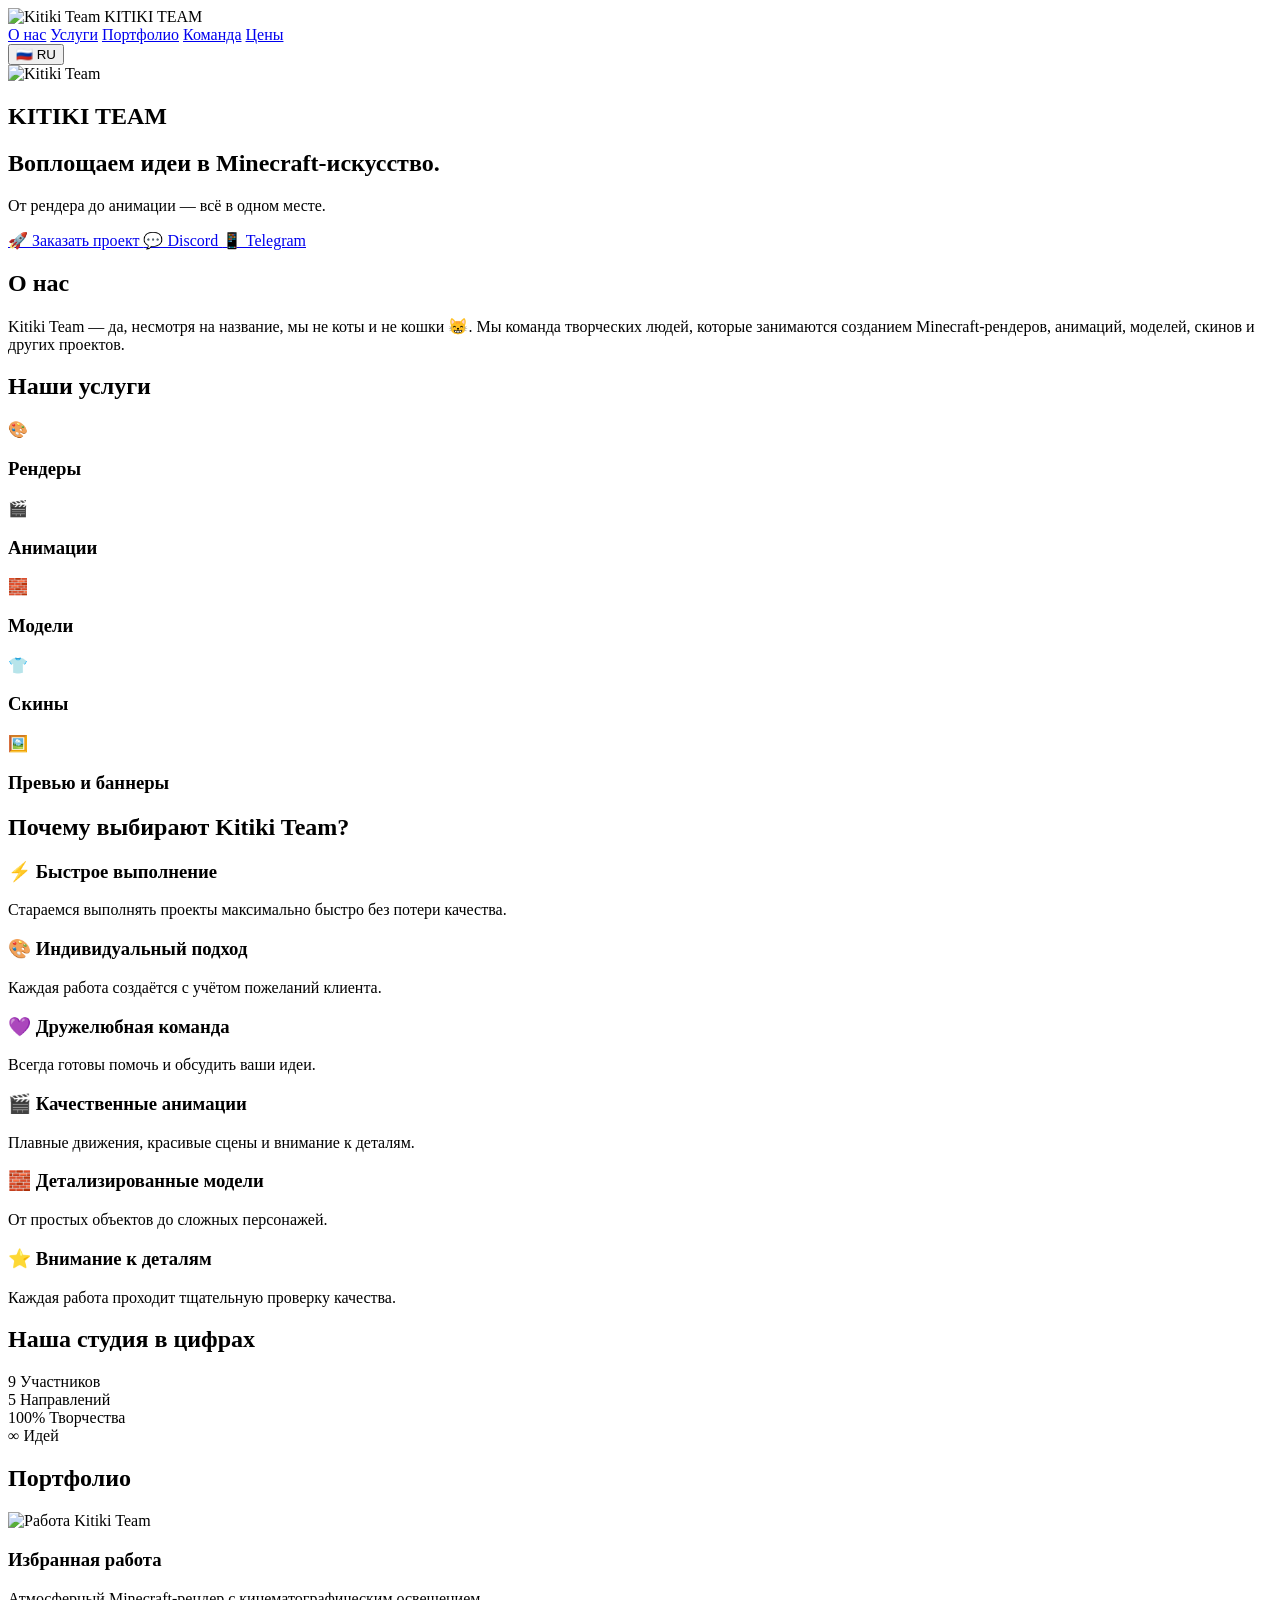
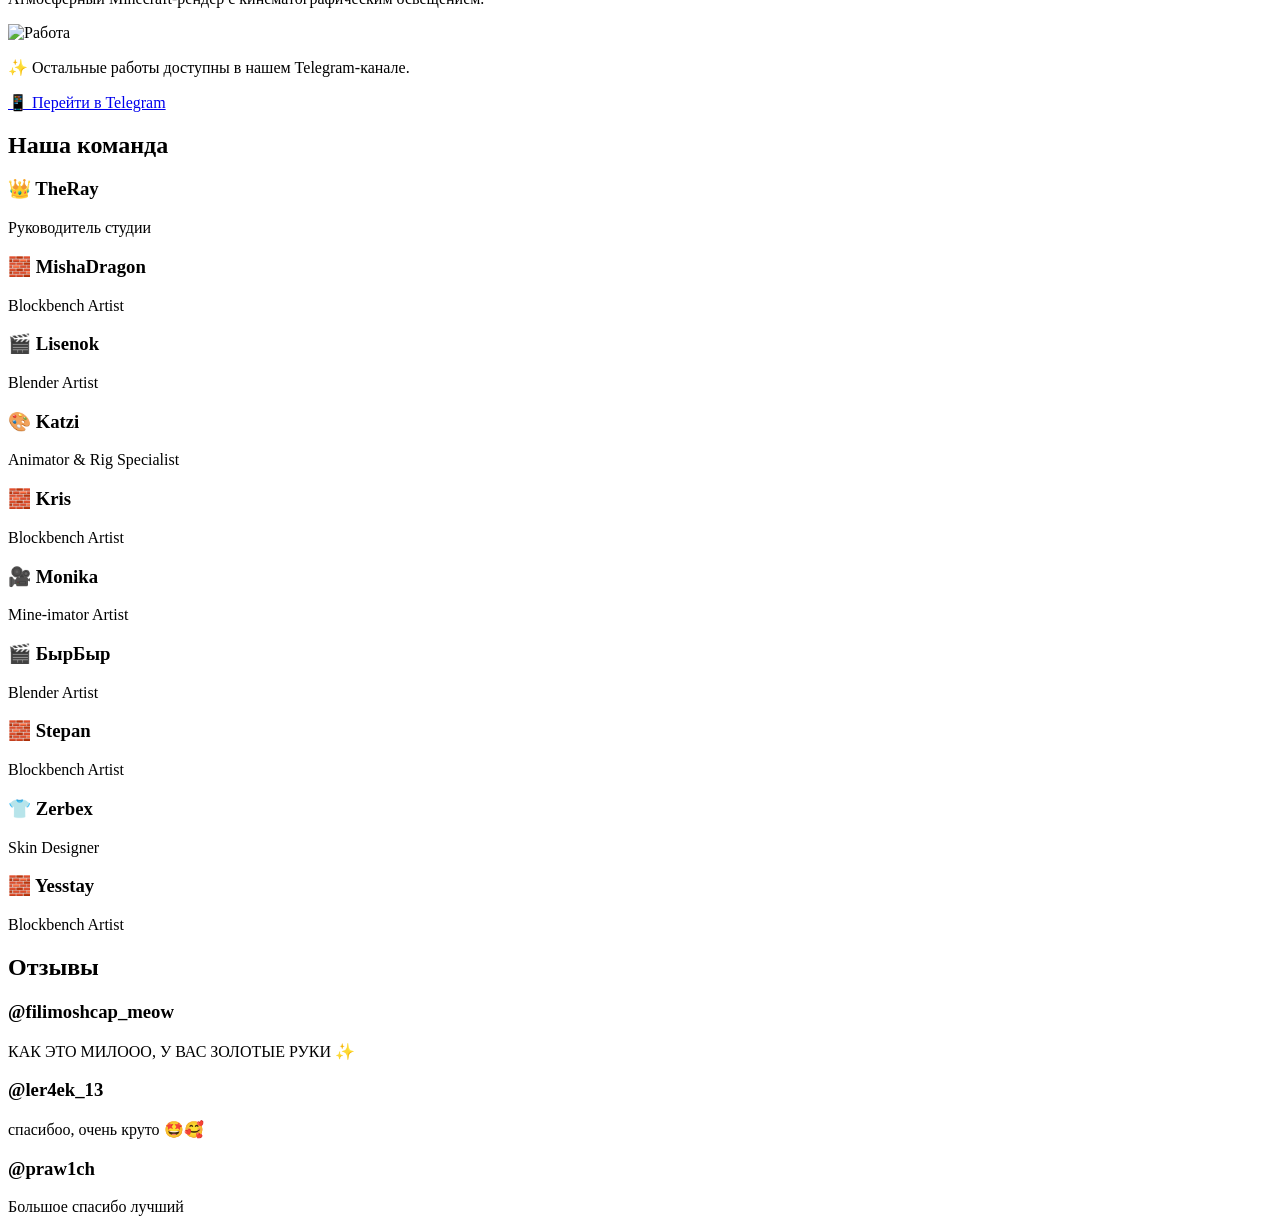
==== index.html @ 2474a27e "Add initial index.html for Kitiki Team website Initial commit of the index.html file with complete s" ====
<!DOCTYPE html>
<html lang="ru">

<head>
    <meta charset="UTF-8">
    <meta name="viewport" content="width=device-width, initial-scale=1.0">

    <title>Kitiki Team</title>

    <meta name="description"
        content="Minecraft Studio — рендеры, анимации, модели, скины и превью.">

    <link rel="stylesheet" href="style.css">

    <link rel="preconnect" href="https://fonts.googleapis.com">
    <link rel="preconnect" href="https://fonts.gstatic.com" crossorigin>

    <link href="https://fonts.googleapis.com/css2?family=Inter:wght@300;400;500;600;700&display=swap"
        rel="stylesheet">
</head>

<body>
<div class="background"></div>
<div class="particles"></div>
<header class="header">

    <div class="logo-wrapper">

        <img src="assets/logo.png"
            alt="Kitiki Team"
            class="logo">

        <span class="logo-text">
            KITIKI TEAM
        </span>

    </div>

    <nav class="nav">

        <a href="#about">О нас</a>
        <a href="#services">Услуги</a>
        <a href="#portfolio">Портфолио</a>
        <a href="#team">Команда</a>
        <a href="#prices">Цены</a>

    </nav>

    <button id="languageBtn"
        class="language-btn">

        🇷🇺 RU

    </button>

</header>
<section class="hero">

    <div class="hero-content">

        <img src="assets/logo.png"
            alt="Kitiki Team"
            class="hero-logo">

        <h1>
            KITIKI TEAM
        </h1>

        <h2 id="heroTitle">
            Воплощаем идеи в Minecraft-искусство.
        </h2>

        <p id="heroSubtitle">

            От рендера до анимации —
            всё в одном месте.

        </p>

        <div class="hero-buttons">

            <a href="#contact"
                class="btn-primary">

                🚀 Заказать проект

            </a>

            <a href="https://discord.gg/CBKSKrhB8"
                target="_blank"
                class="btn-secondary">

                💬 Discord

            </a>

            <a href="https://t.me/team_cat1"
                target="_blank"
                class="btn-secondary">

                📱 Telegram

            </a>

        </div>

    </div>

</section>
<section id="about" class="section">

    <div class="container">

        <h2 class="section-title">
            О нас
        </h2>

        <div class="glass-card">

            <p>

                Kitiki Team — да, несмотря на название,
                мы не коты и не кошки 😸.

                Мы команда творческих людей,
                которые занимаются созданием
                Minecraft-рендеров, анимаций,
                моделей, скинов и других проектов.

            </p>

        </div>

    </div>

</section>
<section id="services" class="section">

    <div class="container">

        <h2 class="section-title">
            Наши услуги
        </h2>

        <div class="cards-grid">

            <div class="service-card">
                🎨
                <h3>Рендеры</h3>
            </div>

            <div class="service-card">
                🎬
                <h3>Анимации</h3>
            </div>

            <div class="service-card">
                🧱
                <h3>Модели</h3>
            </div>

            <div class="service-card">
                👕
                <h3>Скины</h3>
            </div>

            <div class="service-card">
                🖼️
                <h3>Превью и баннеры</h3>
            </div>

        </div>

    </div>

</section>
<section class="section">

    <div class="container">

        <h2 class="section-title">
            Почему выбирают Kitiki Team?
        </h2>

        <div class="cards-grid">

            <div class="glass-card">
                <h3>⚡ Быстрое выполнение</h3>
                <p>
                    Стараемся выполнять проекты максимально быстро без потери качества.
                </p>
            </div>

            <div class="glass-card">
                <h3>🎨 Индивидуальный подход</h3>
                <p>
                    Каждая работа создаётся с учётом пожеланий клиента.
                </p>
            </div>

            <div class="glass-card">
                <h3>💜 Дружелюбная команда</h3>
                <p>
                    Всегда готовы помочь и обсудить ваши идеи.
                </p>
            </div>

            <div class="glass-card">
                <h3>🎬 Качественные анимации</h3>
                <p>
                    Плавные движения, красивые сцены и внимание к деталям.
                </p>
            </div>

            <div class="glass-card">
                <h3>🧱 Детализированные модели</h3>
                <p>
                    От простых объектов до сложных персонажей.
                </p>
            </div>

            <div class="glass-card">
                <h3>⭐ Внимание к деталям</h3>
                <p>
                    Каждая работа проходит тщательную проверку качества.
                </p>
            </div>

        </div>

    </div>

</section>
<section class="section stats-section">

    <div class="container">

        <h2 class="section-title">
            Наша студия в цифрах
        </h2>

        <div class="stats-grid">

            <div class="stat-card">
                <span class="stat-number">9</span>
                <span class="stat-label">Участников</span>
            </div>

            <div class="stat-card">
                <span class="stat-number">5</span>
                <span class="stat-label">Направлений</span>
            </div>

            <div class="stat-card">
                <span class="stat-number">100%</span>
                <span class="stat-label">Творчества</span>
            </div>

            <div class="stat-card">
                <span class="stat-number">∞</span>
                <span class="stat-label">Идей</span>
            </div>

        </div>

    </div>

</section>
<section id="portfolio" class="section">

    <div class="container">

        <h2 class="section-title">
            Портфолио
        </h2>

        <div class="featured-work">

            <img src="assets/portfolio/work1.jpg"
                 alt="Работа Kitiki Team">

            <div class="featured-content">

                <h3>Избранная работа</h3>

                <p>
                    Атмосферный Minecraft-рендер
                    с кинематографическим освещением.
                </p>

            </div>

        </div>

        <div class="portfolio-grid">

            <div class="portfolio-card">
                <img src="assets/portfolio/work2.jpg"
                     alt="Работа">
            </div>

        </div>

        <div class="telegram-banner">

            <p>
                ✨ Остальные работы доступны
                в нашем Telegram-канале.
            </p>

            <a href="https://t.me/team_cat1"
               target="_blank"
               class="btn-primary">

               📱 Перейти в Telegram

            </a>

        </div>

    </div>

</section>
<section id="team" class="section">

    <div class="container">

        <h2 class="section-title">
            Наша команда
        </h2>

        <div class="cards-grid">

            <div class="member-card">
                <h3>👑 TheRay</h3>
                <p>Руководитель студии</p>
            </div>

            <div class="member-card">
                <h3>🧱 MishaDragon</h3>
                <p>Blockbench Artist</p>
            </div>

            <div class="member-card">
                <h3>🎬 Lisenok</h3>
                <p>Blender Artist</p>
            </div>

            <div class="member-card">
                <h3>🎨 Katzi</h3>
                <p>Animator & Rig Specialist</p>
            </div>

            <div class="member-card">
                <h3>🧱 Kris</h3>
                <p>Blockbench Artist</p>
            </div>

            <div class="member-card">
                <h3>🎥 Monika</h3>
                <p>Mine-imator Artist</p>
            </div>

            <div class="member-card">
                <h3>🎬 БырБыр</h3>
                <p>Blender Artist</p>
            </div>

            <div class="member-card">
                <h3>🧱 Stepan</h3>
                <p>Blockbench Artist</p>
            </div>

            <div class="member-card">
                <h3>👕 Zerbex</h3>
                <p>Skin Designer</p>
            </div>

          <div class="member-card">
                <h3>🧱 Yesstay</h3>
                <p>Blockbench Artist</p>

        </div>

    </div>

</section>
<section class="section">

    <div class="container">

        <h2 class="section-title">
            Отзывы
        </h2>

        <div class="cards-grid">

            <div class="glass-card">
                <h3>@filimoshcap_meow</h3>
                <p>
                    КАК ЭТО МИЛООО,
                    У ВАС ЗОЛОТЫЕ РУКИ ✨
                </p>
            </div>

            <div class="glass-card">
                <h3>@ler4ek_13</h3>
                <p>
                    спасибоо, очень круто 🤩🥰
                </p>
            </div>

            <div class="glass-card">
                <h3>@praw1ch</h3>
                <p>
                    Большое спасибо лучший
                </p>
            </div>

        </div>

    </div>

</section>
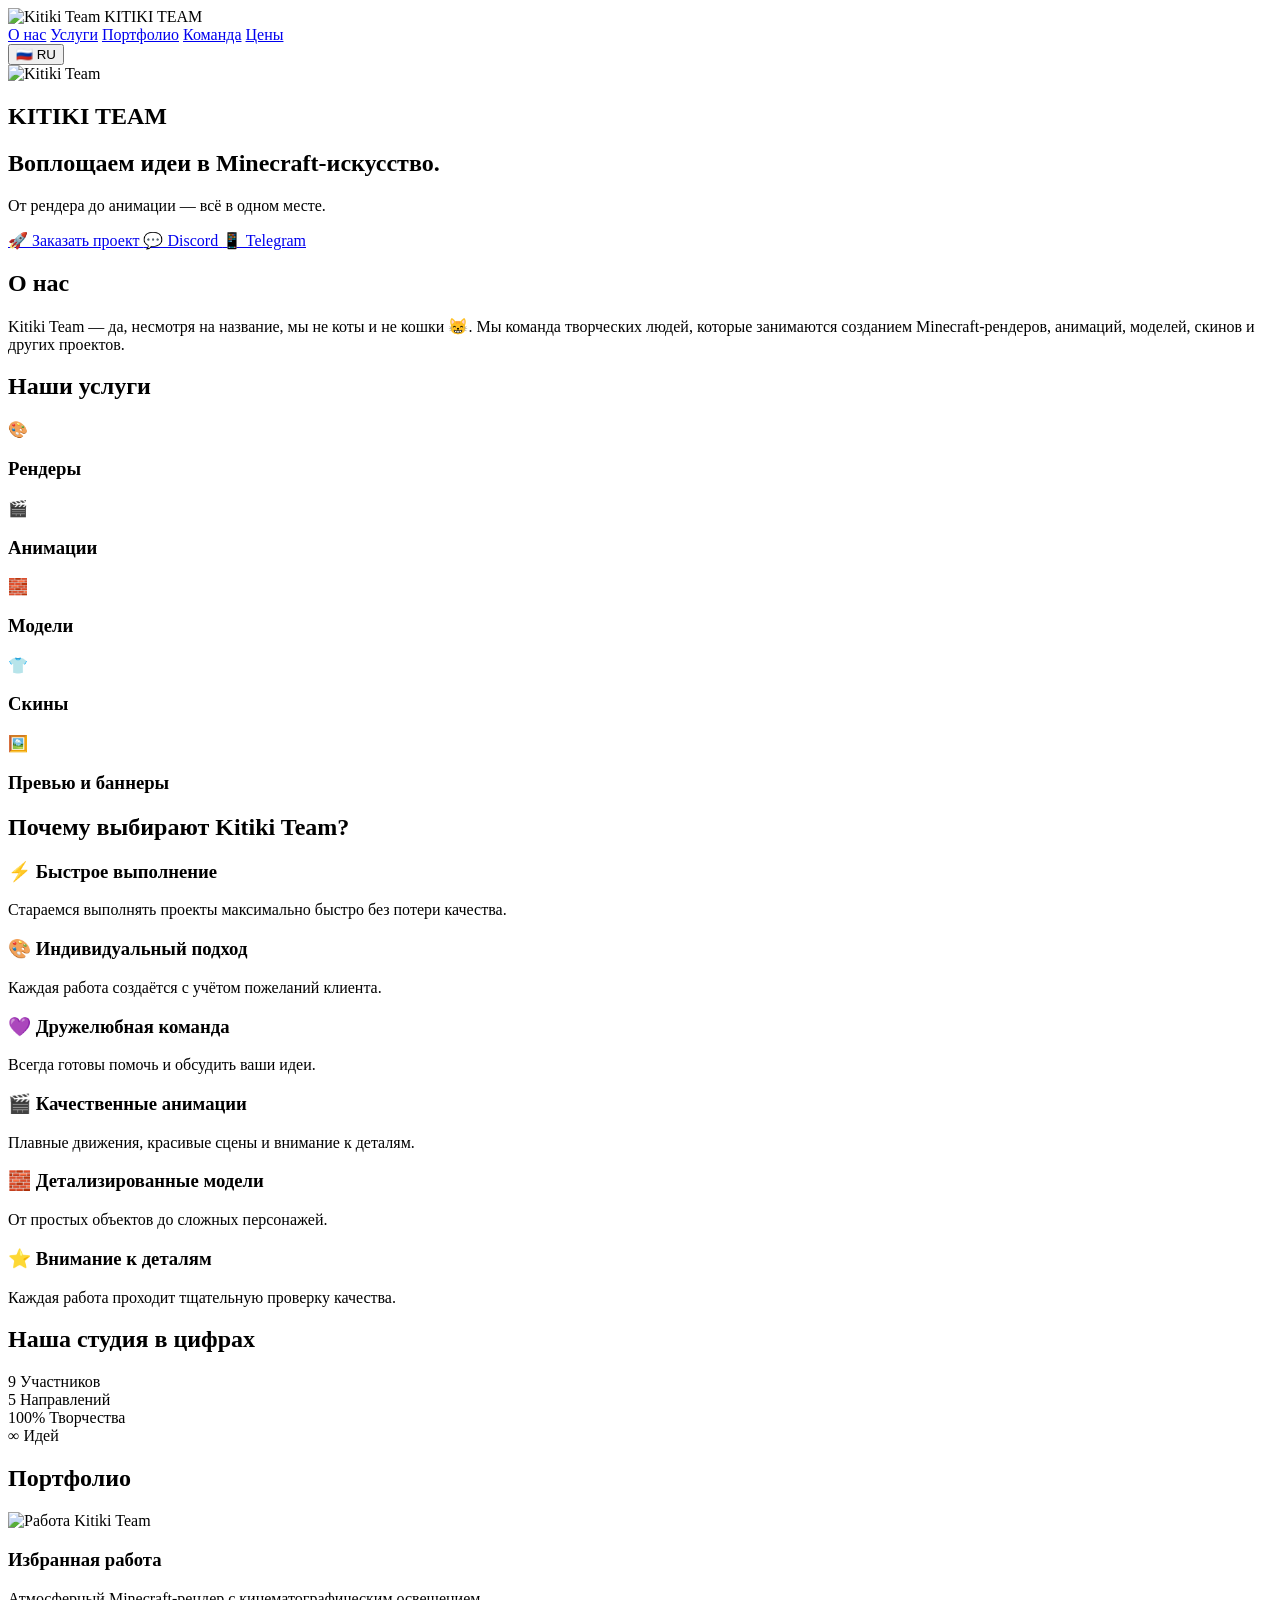
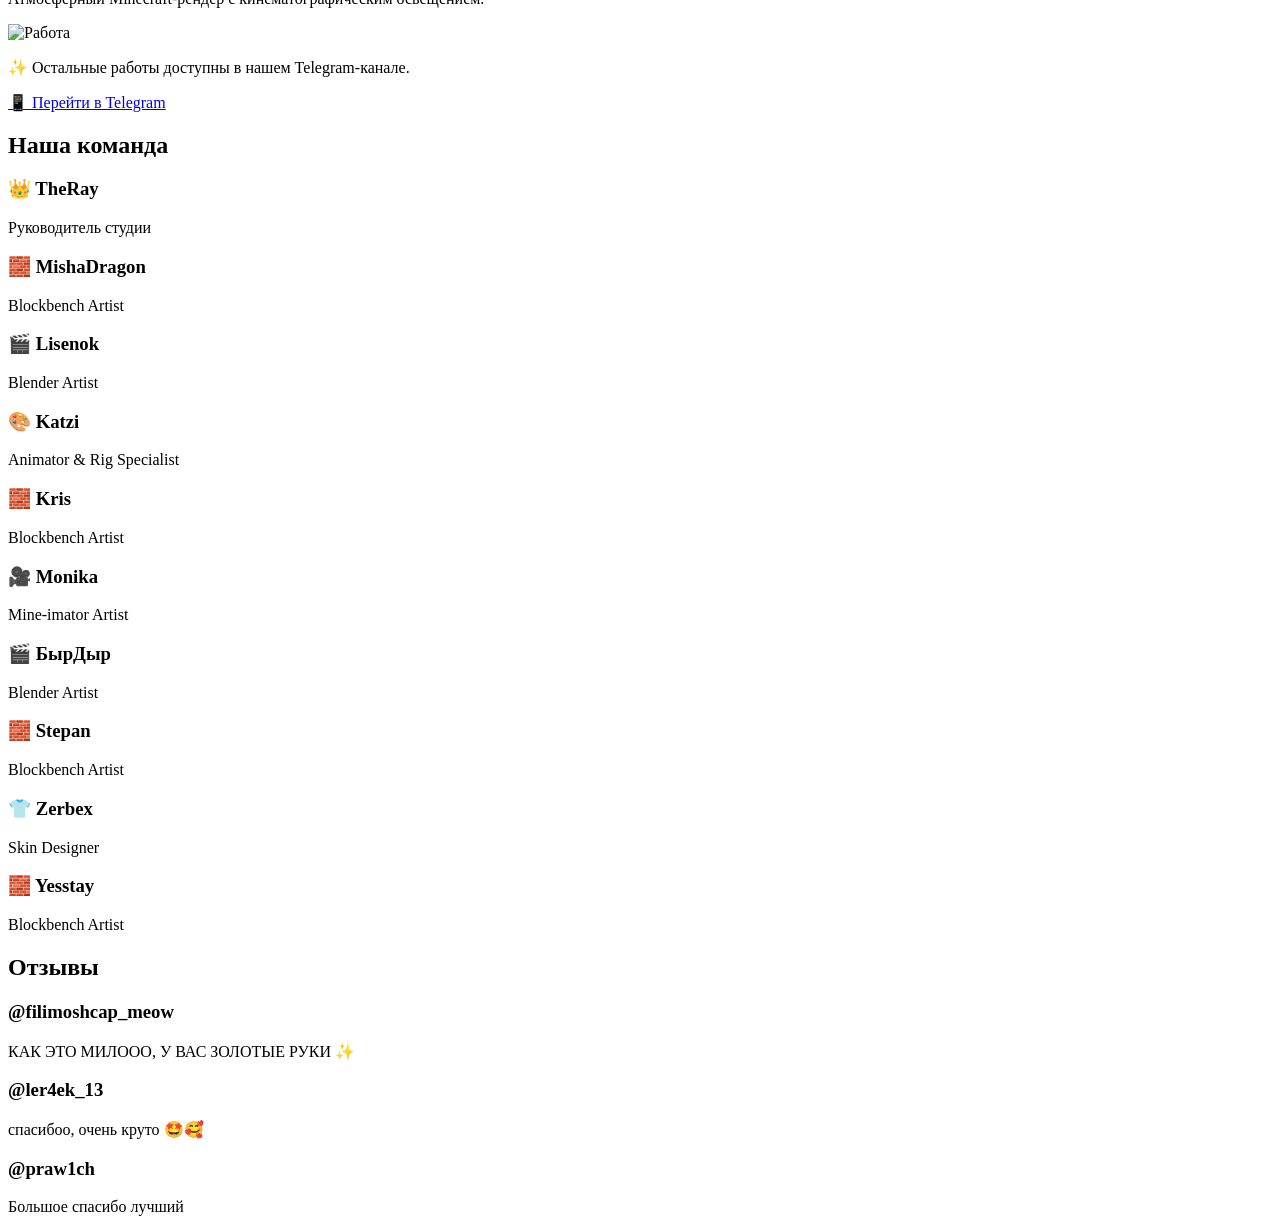
==== commit bce8e2e3: "Change member name from 'БырБыр' to 'БырДыр'" ====
--- a/index.html
+++ b/index.html
@@ -362,7 +362,7 @@
             </div>
 
             <div class="member-card">
-                <h3>🎬 БырБыр</h3>
+                <h3>🎬 БырДыр</h3>
                 <p>Blender Artist</p>
             </div>
 
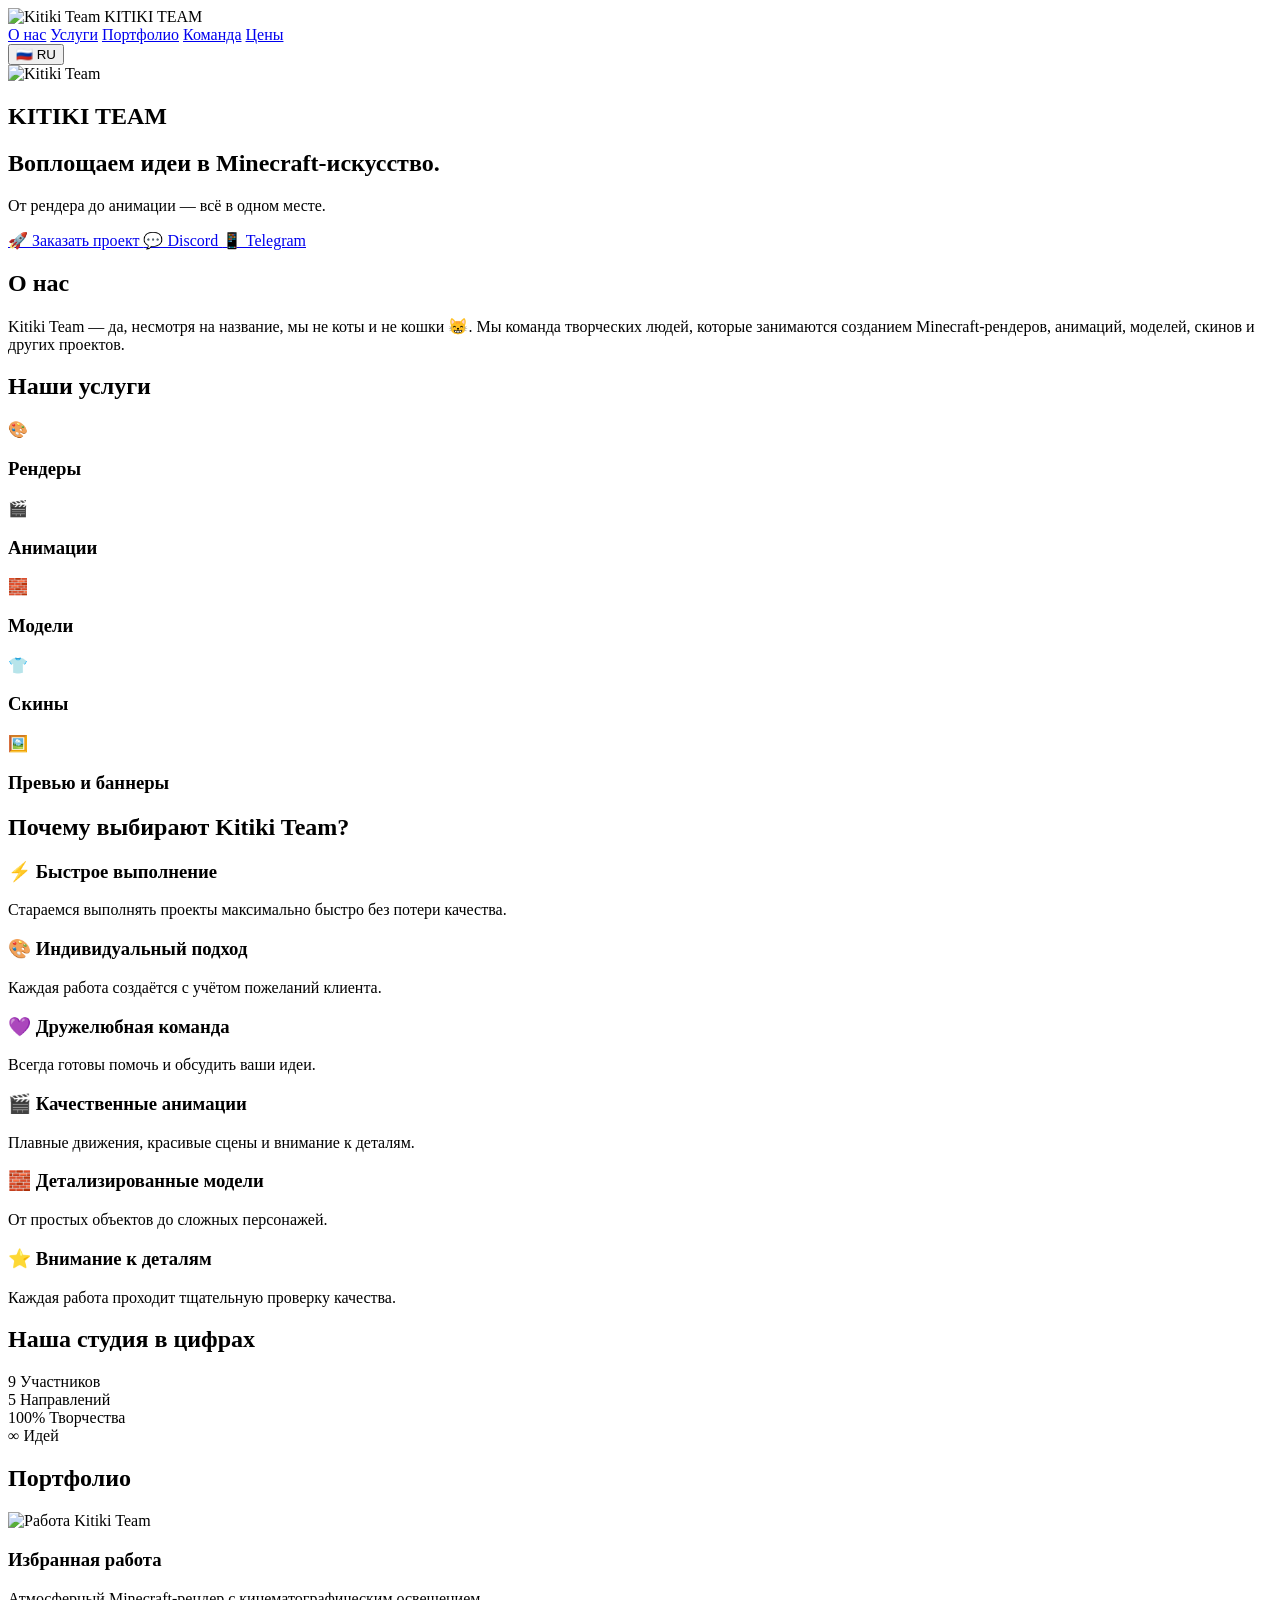
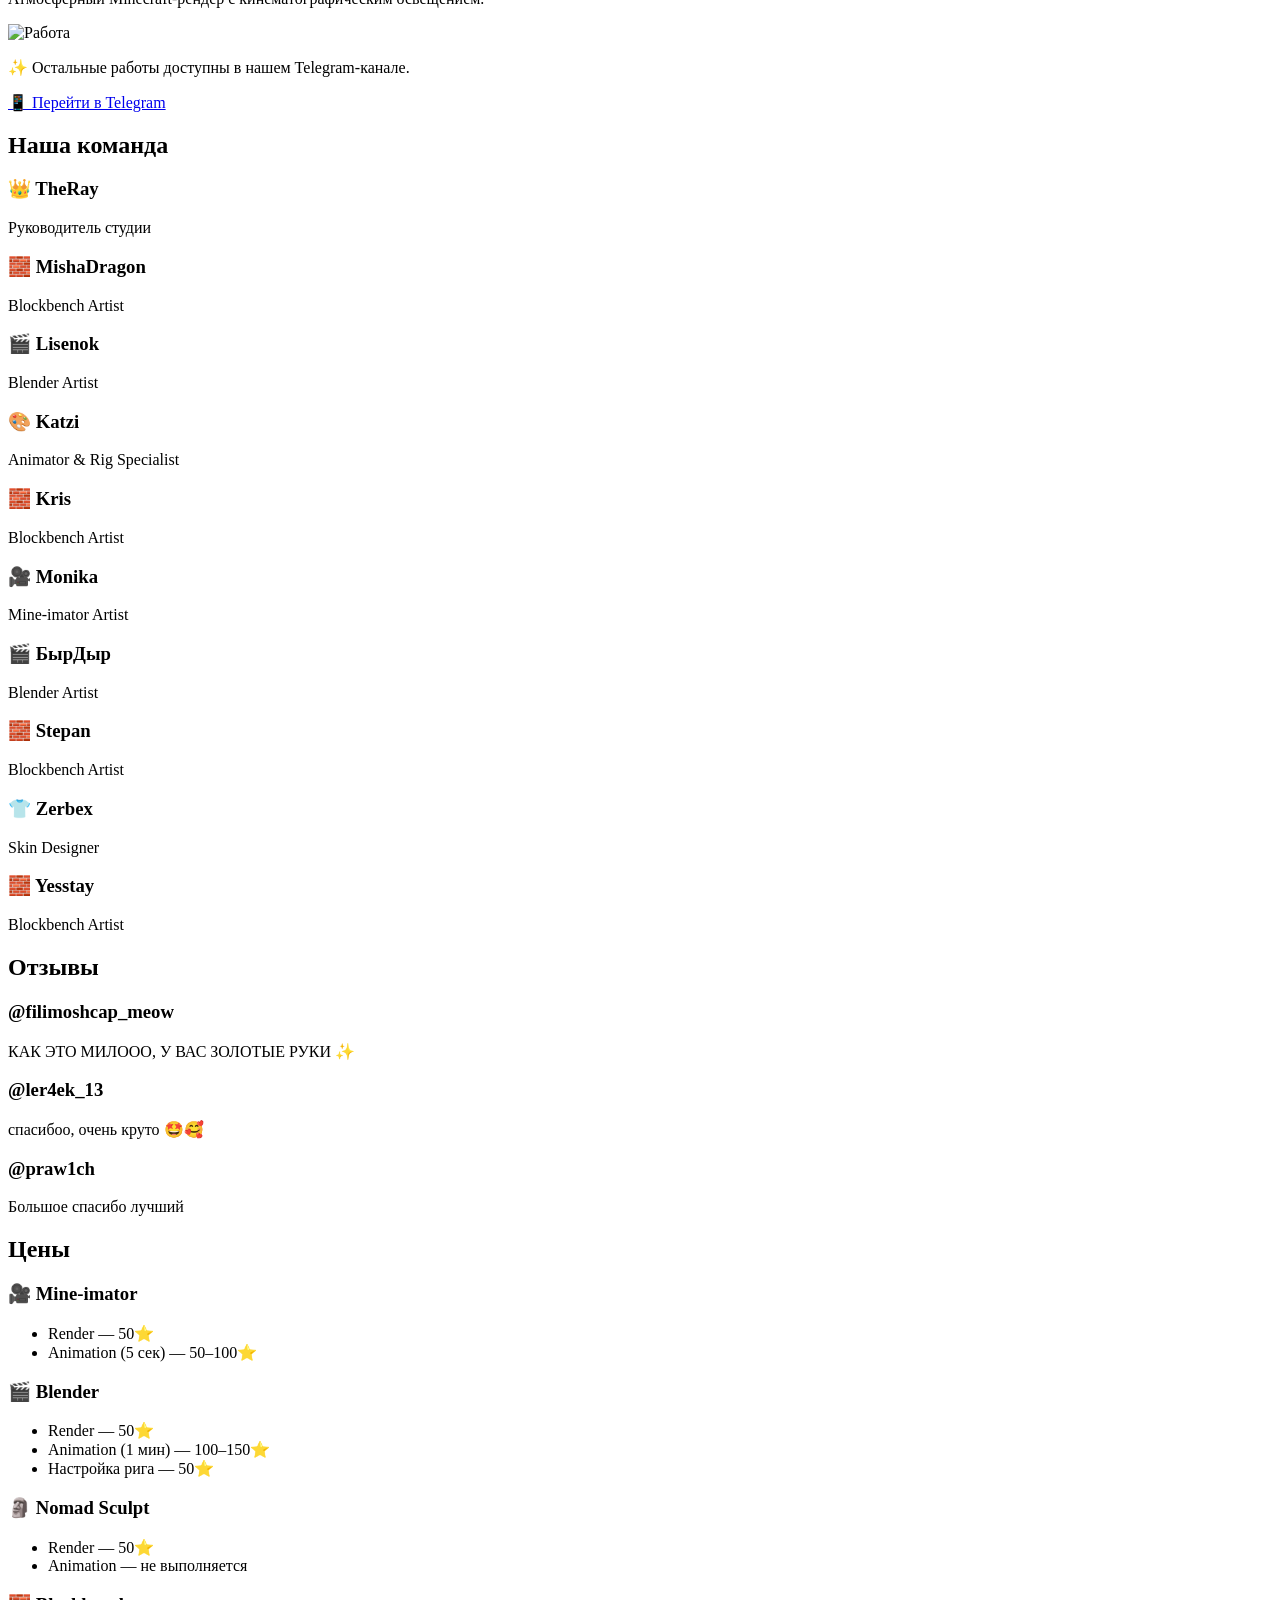
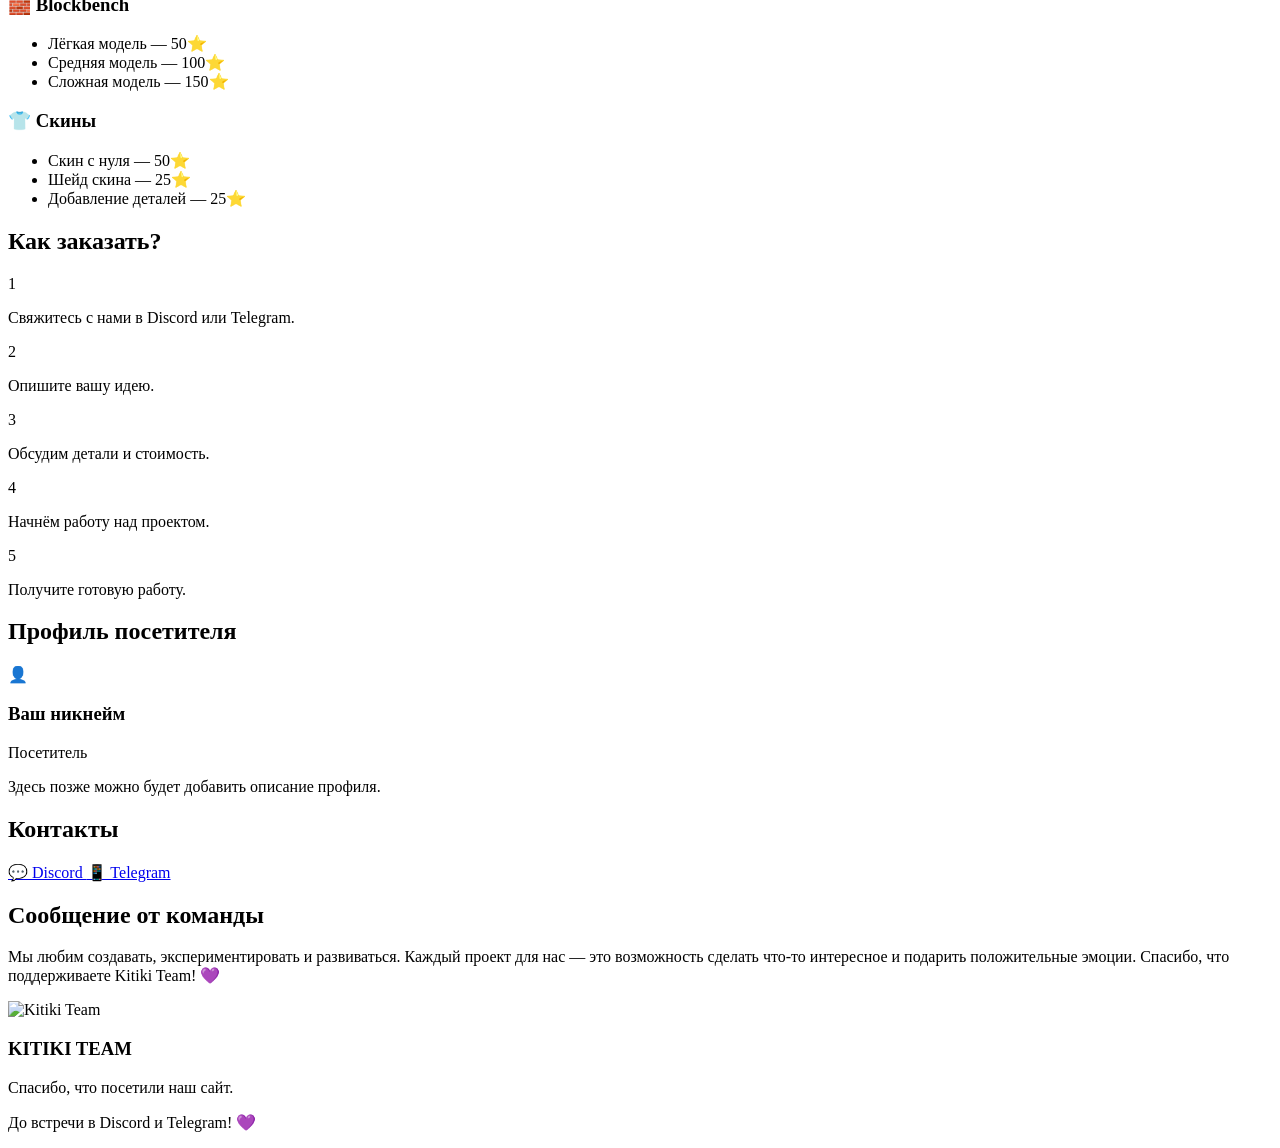
==== commit 97e0e07d: "Add pricing and order sections to index.html" ====
--- a/index.html
+++ b/index.html
@@ -422,3 +422,228 @@
     </div>
 
 </section>
+<section id="prices" class="section">
+
+    <div class="container">
+
+        <h2 class="section-title">
+            Цены
+        </h2>
+
+        <div class="cards-grid">
+
+            <div class="price-card">
+                <h3>🎥 Mine-imator</h3>
+
+                <ul>
+                    <li>Render — 50⭐</li>
+                    <li>Animation (5 сек) — 50–100⭐</li>
+                </ul>
+            </div>
+
+            <div class="price-card">
+                <h3>🎬 Blender</h3>
+
+                <ul>
+                    <li>Render — 50⭐</li>
+                    <li>Animation (1 мин) — 100–150⭐</li>
+                    <li>Настройка рига — 50⭐</li>
+                </ul>
+            </div>
+
+            <div class="price-card">
+                <h3>🗿 Nomad Sculpt</h3>
+
+                <ul>
+                    <li>Render — 50⭐</li>
+                    <li>Animation — не выполняется</li>
+                </ul>
+            </div>
+
+            <div class="price-card">
+                <h3>🧱 Blockbench</h3>
+
+                <ul>
+                    <li>Лёгкая модель — 50⭐</li>
+                    <li>Средняя модель — 100⭐</li>
+                    <li>Сложная модель — 150⭐</li>
+                </ul>
+            </div>
+
+            <div class="price-card">
+                <h3>👕 Скины</h3>
+
+                <ul>
+                    <li>Скин с нуля — 50⭐</li>
+                    <li>Шейд скина — 25⭐</li>
+                    <li>Добавление деталей — 25⭐</li>
+                </ul>
+            </div>
+
+        </div>
+
+    </div>
+
+</section>
+<section class="section">
+
+    <div class="container">
+
+        <h2 class="section-title">
+            Как заказать?
+        </h2>
+
+        <div class="order-steps">
+
+            <div class="step-card">
+                <span>1</span>
+                <p>Свяжитесь с нами в Discord или Telegram.</p>
+            </div>
+
+            <div class="step-card">
+                <span>2</span>
+                <p>Опишите вашу идею.</p>
+            </div>
+
+            <div class="step-card">
+                <span>3</span>
+                <p>Обсудим детали и стоимость.</p>
+            </div>
+
+            <div class="step-card">
+                <span>4</span>
+                <p>Начнём работу над проектом.</p>
+            </div>
+
+            <div class="step-card">
+                <span>5</span>
+                <p>Получите готовую работу.</p>
+            </div>
+
+        </div>
+
+    </div>
+
+</section>
+<section class="section">
+
+    <div class="container">
+
+        <h2 class="section-title">
+            Профиль посетителя
+        </h2>
+
+        <div class="profile-card">
+
+            <div class="profile-banner"></div>
+
+            <div class="profile-content">
+
+                <div class="profile-avatar">
+                    👤
+                </div>
+
+                <h3>Ваш никнейм</h3>
+
+                <span class="role-badge">
+                    Посетитель
+                </span>
+
+                <p>
+                    Здесь позже можно будет добавить описание профиля.
+                </p>
+
+            </div>
+
+        </div>
+
+    </div>
+
+</section>
+<section id="contact" class="section">
+
+    <div class="container">
+
+        <h2 class="section-title">
+            Контакты
+        </h2>
+
+        <div class="cards-grid">
+
+            <a class="contact-card"
+               href="https://discord.gg/CBKSKrhB8"
+               target="_blank">
+
+                💬 Discord
+
+            </a>
+
+            <a class="contact-card"
+               href="https://t.me/team_cat1"
+               target="_blank">
+
+                📱 Telegram
+
+            </a>
+
+        </div>
+
+    </div>
+
+</section>
+<section class="section">
+
+    <div class="container">
+
+        <div class="team-message">
+
+            <h2>
+                Сообщение от команды
+            </h2>
+
+            <p>
+
+                Мы любим создавать,
+                экспериментировать и развиваться.
+
+                Каждый проект для нас —
+                это возможность сделать что-то интересное
+                и подарить положительные эмоции.
+
+                Спасибо, что поддерживаете Kitiki Team! 💜
+
+            </p>
+
+        </div>
+
+    </div>
+
+</section>
+<footer class="footer">
+
+    <div class="container">
+
+        <img src="assets/logo.png"
+             alt="Kitiki Team"
+             class="footer-logo">
+
+        <h3>
+            KITIKI TEAM
+        </h3>
+
+        <p>
+            Спасибо, что посетили наш сайт.
+        </p>
+
+        <p>
+            До встречи в Discord и Telegram! 💜
+        </p>
+
+    </div>
+
+</footer>
+
+<script src="script.js"></script>
+
+</body>
+</html>
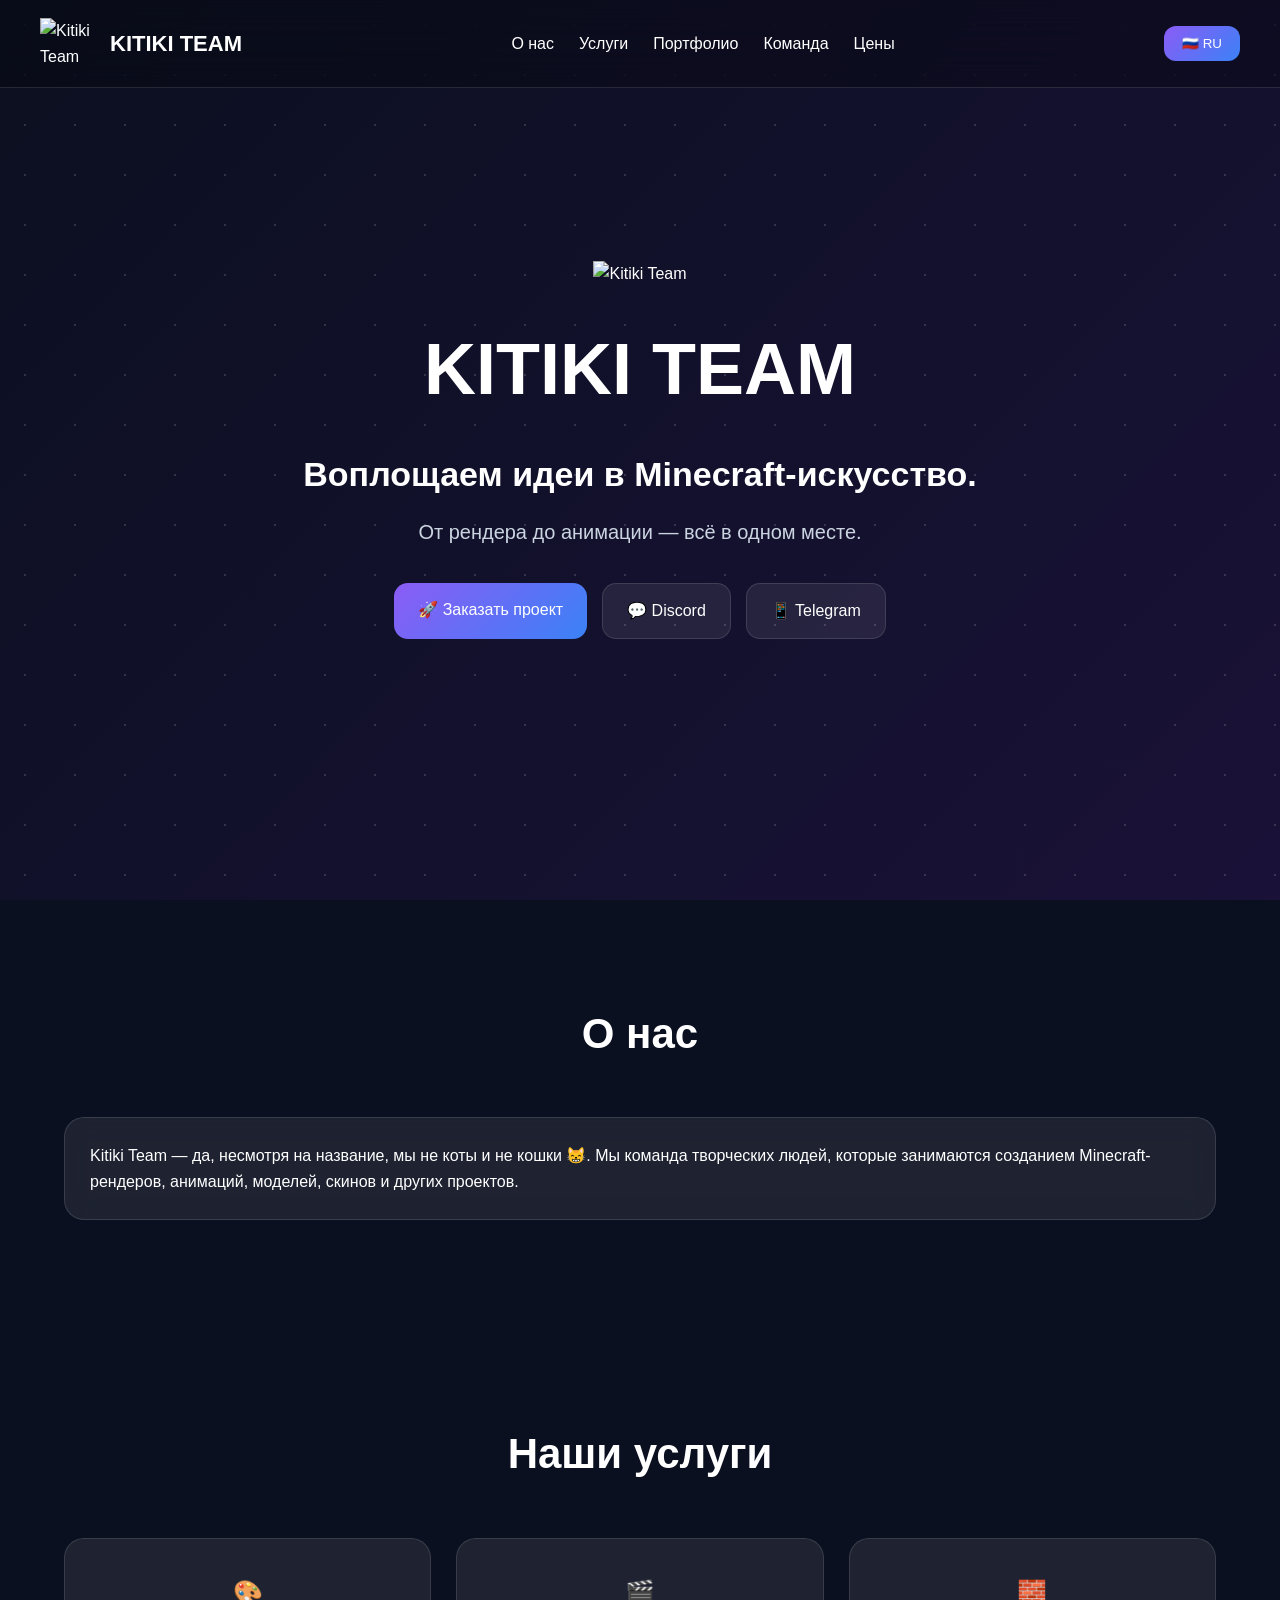
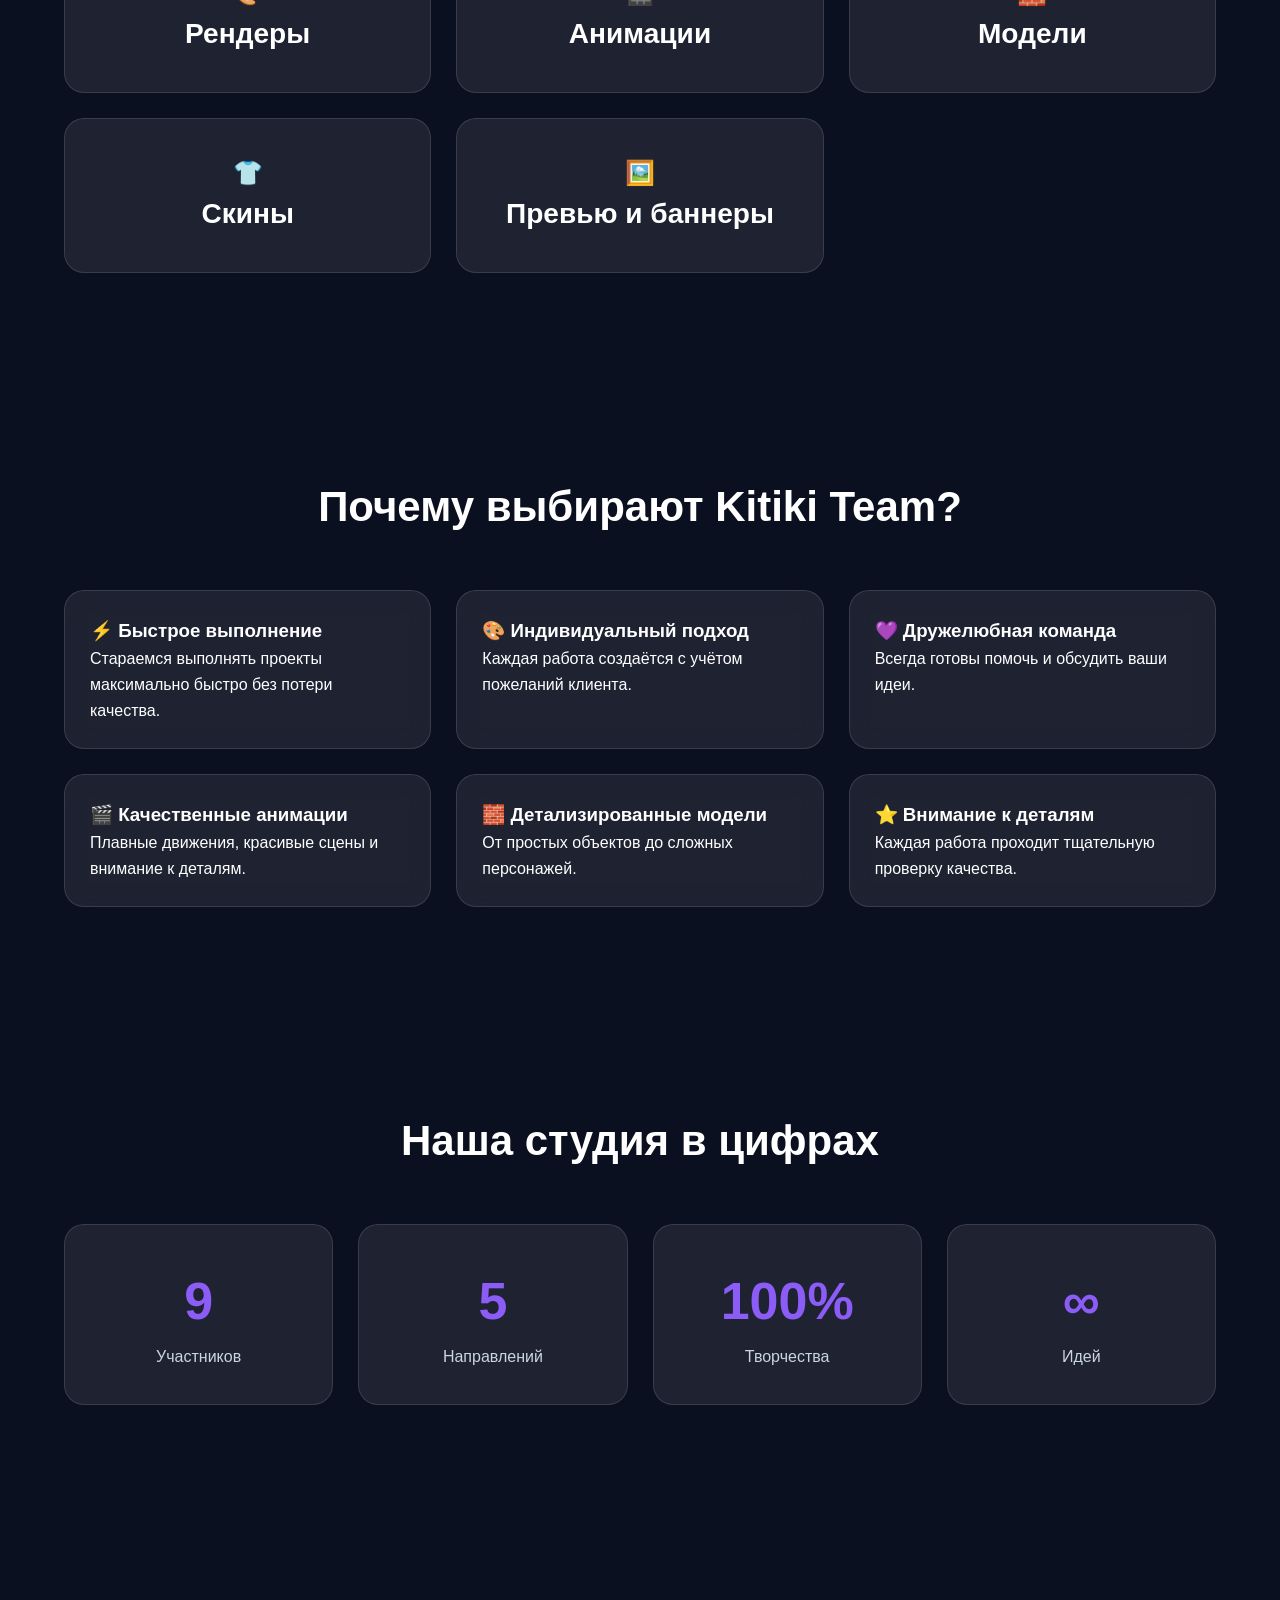
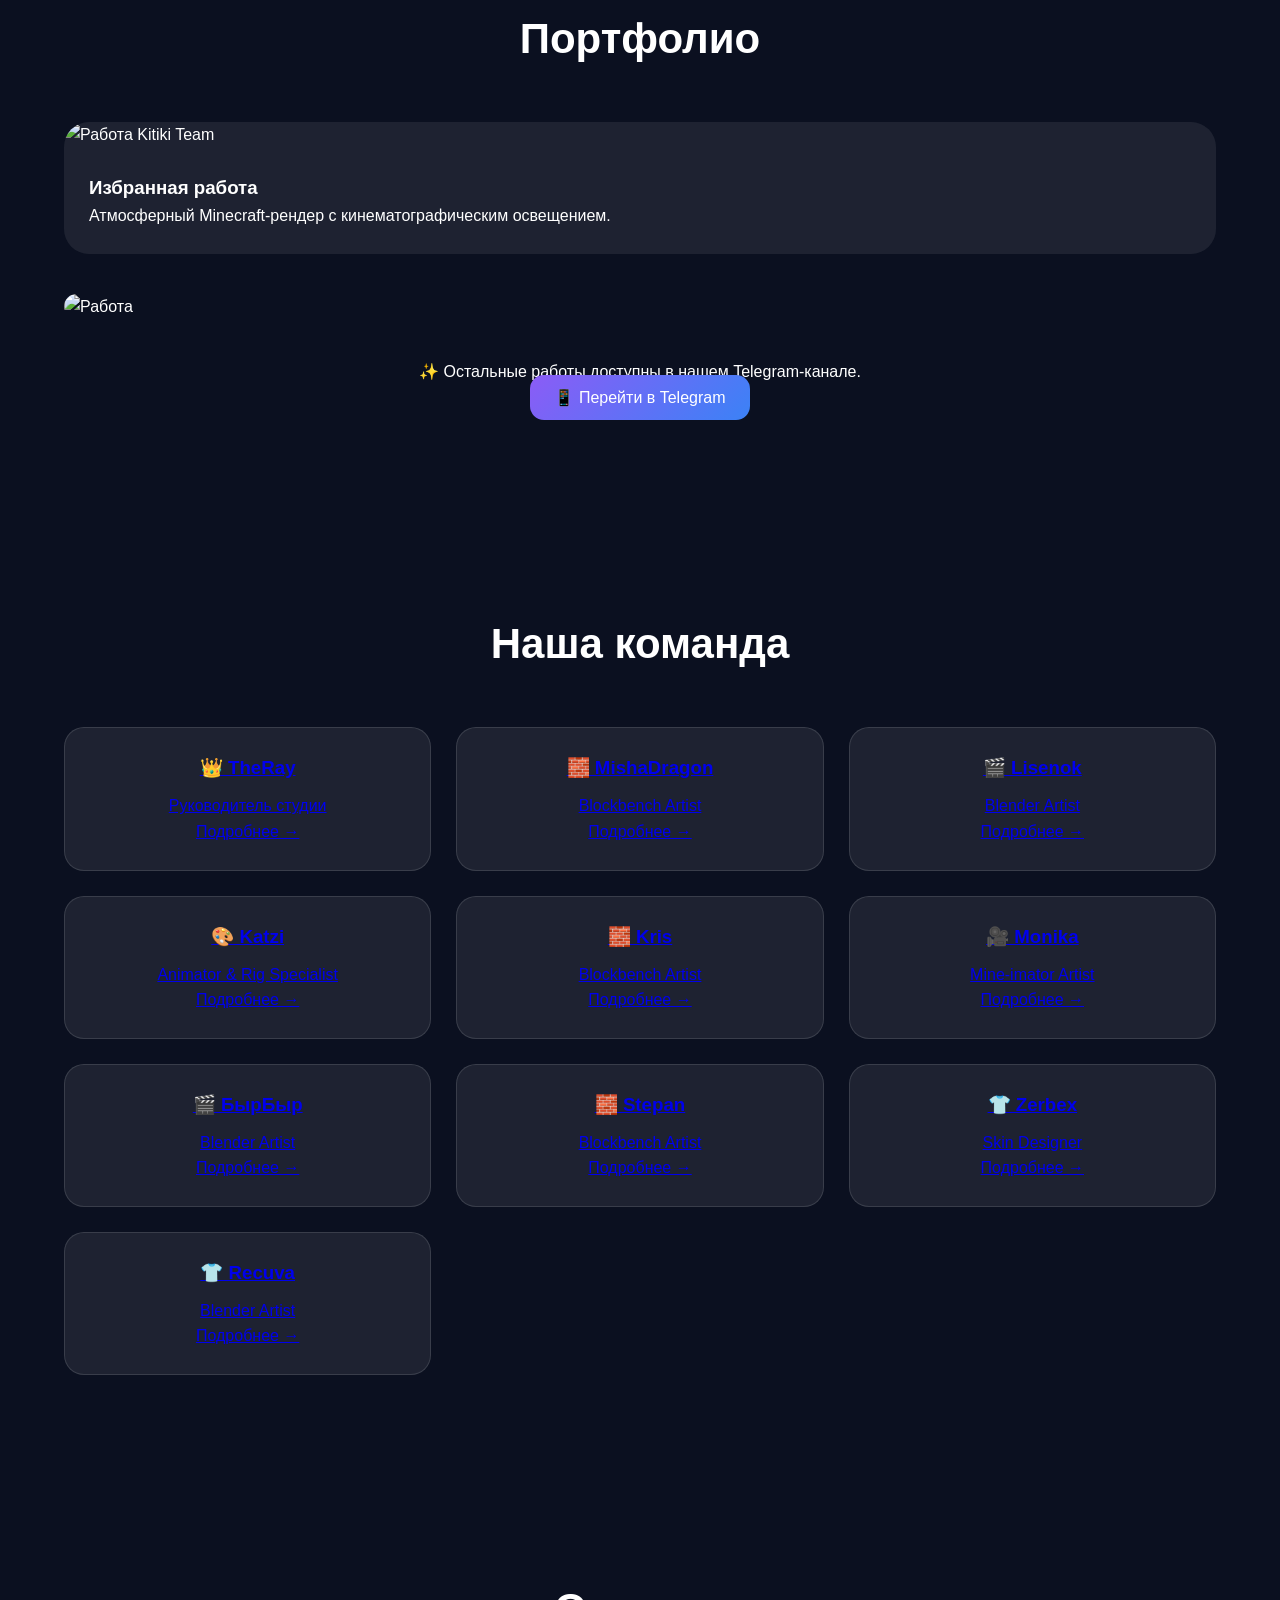
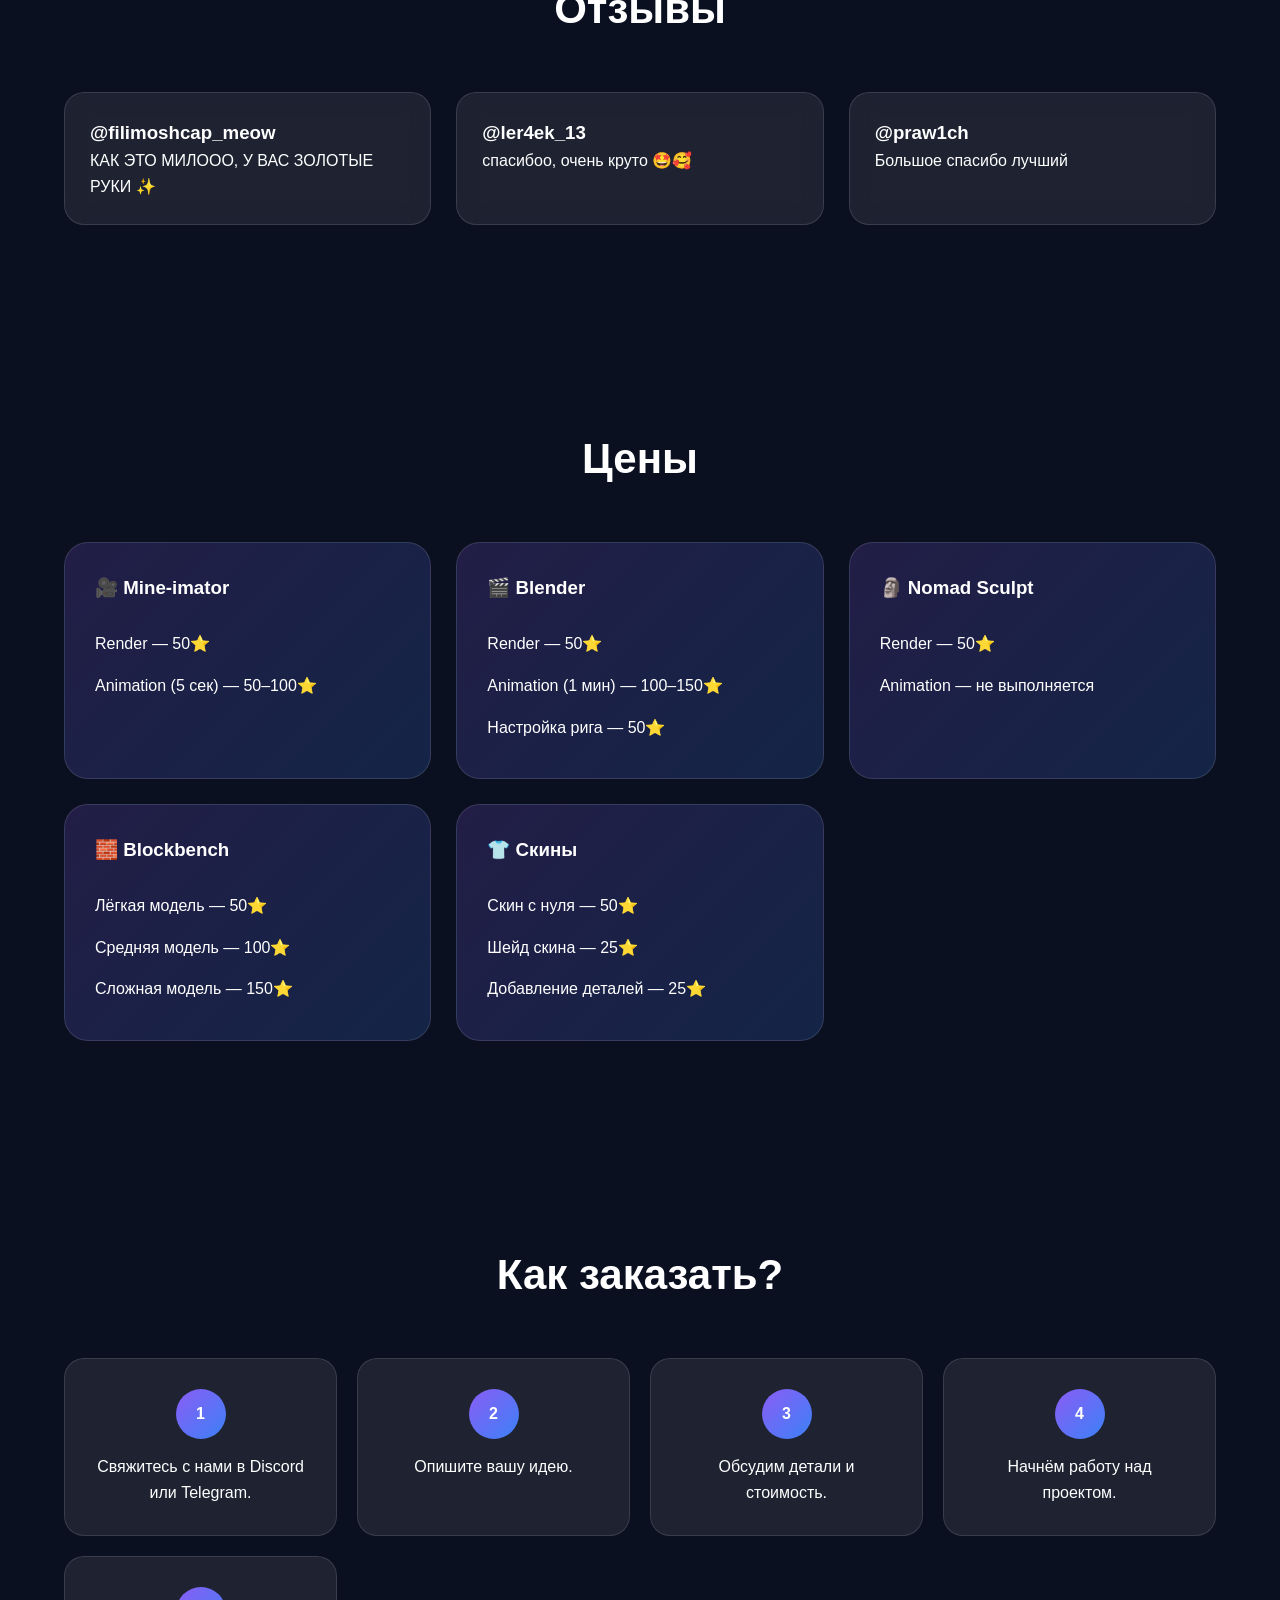
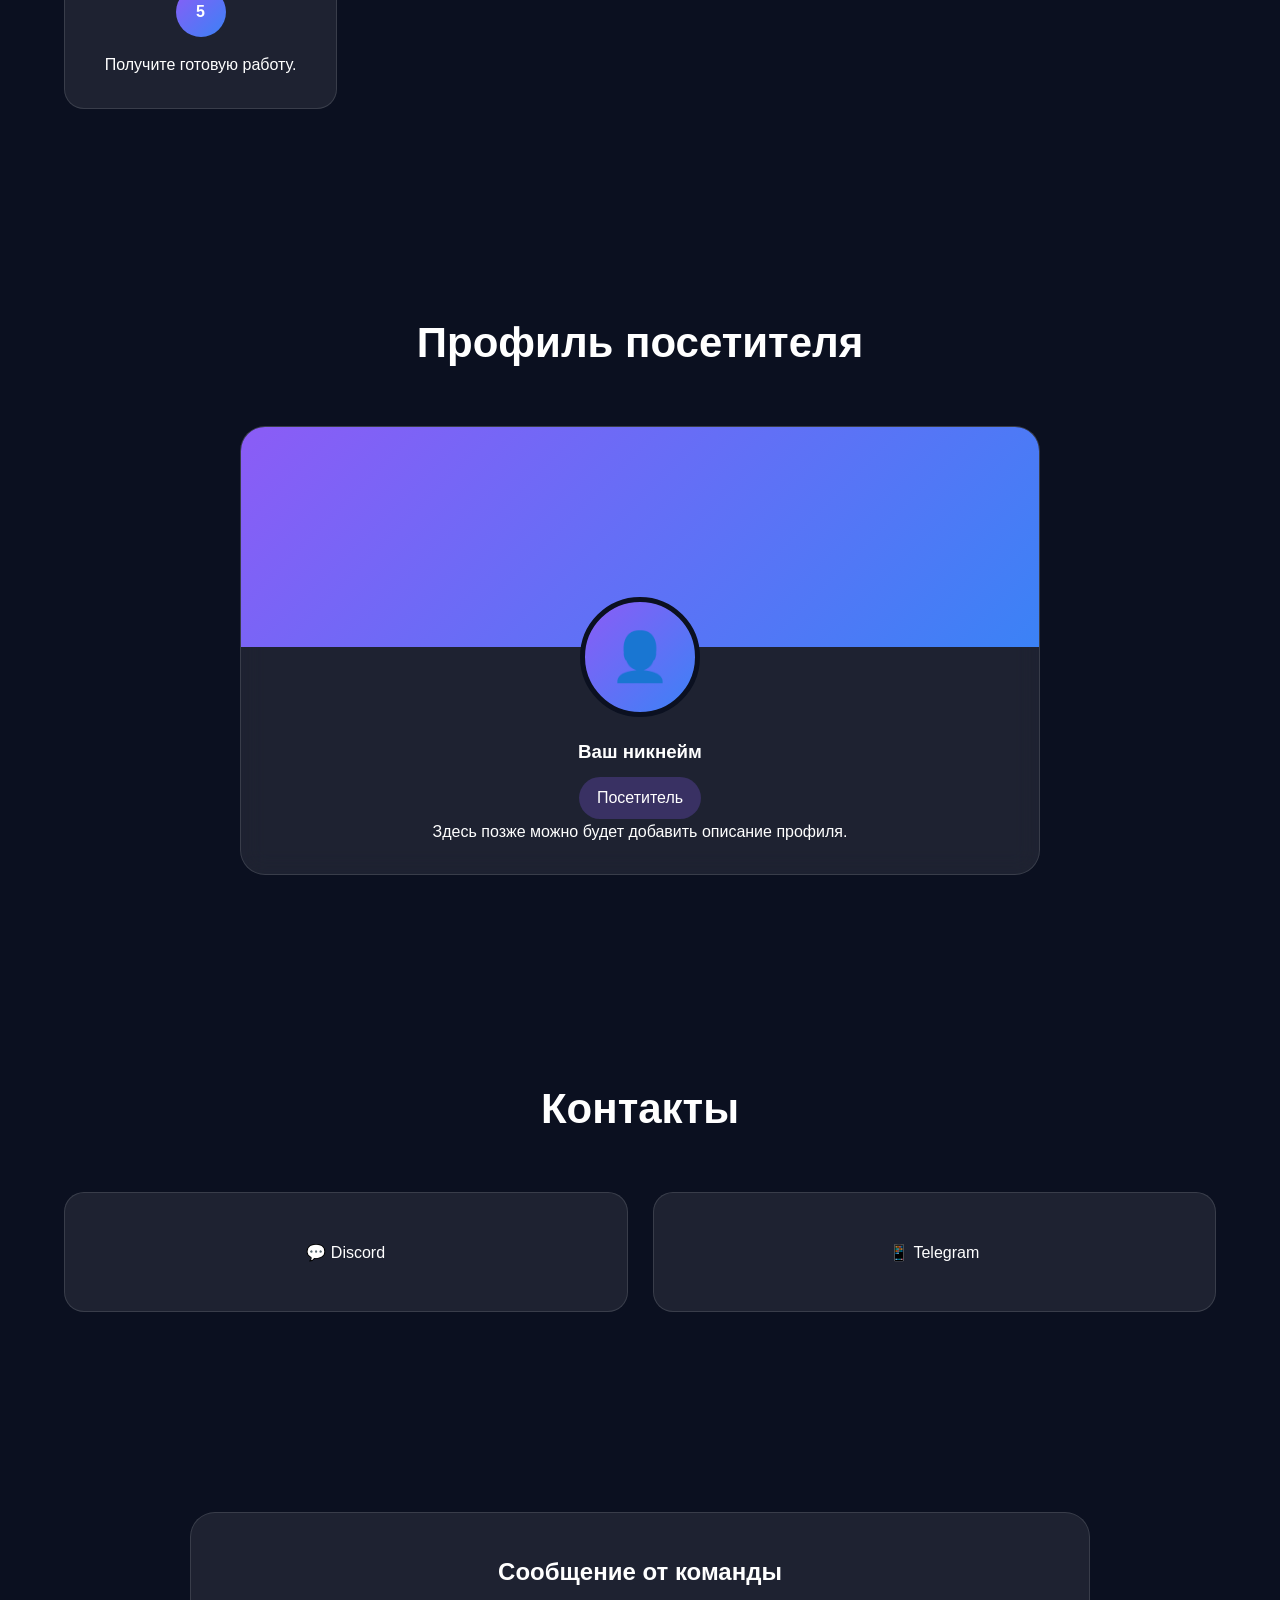
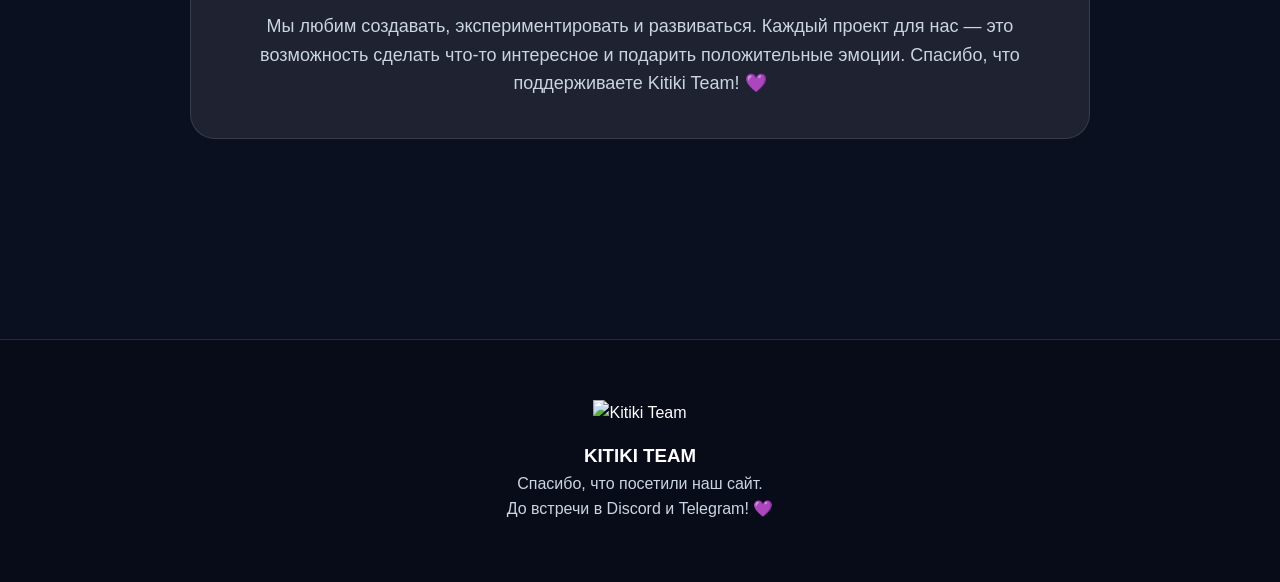
==== commit 0845c940: "Refactor team member cards with links and details" ====
--- a/index.html
+++ b/index.html
@@ -331,56 +331,116 @@
 
         <div class="cards-grid">
 
-            <div class="member-card">
-                <h3>👑 TheRay</h3>
-                <p>Руководитель студии</p>
-            </div>
-
-            <div class="member-card">
-                <h3>🧱 MishaDragon</h3>
-                <p>Blockbench Artist</p>
-            </div>
-
-            <div class="member-card">
-                <h3>🎬 Lisenok</h3>
-                <p>Blender Artist</p>
-            </div>
-
-            <div class="member-card">
-                <h3>🎨 Katzi</h3>
-                <p>Animator & Rig Specialist</p>
-            </div>
-
-            <div class="member-card">
-                <h3>🧱 Kris</h3>
-                <p>Blockbench Artist</p>
-            </div>
-
-            <div class="member-card">
-                <h3>🎥 Monika</h3>
-                <p>Mine-imator Artist</p>
-            </div>
-
-            <div class="member-card">
-                <h3>🎬 БырДыр</h3>
-                <p>Blender Artist</p>
-            </div>
-
-            <div class="member-card">
-                <h3>🧱 Stepan</h3>
-                <p>Blockbench Artist</p>
-            </div>
-
-            <div class="member-card">
-                <h3>👕 Zerbex</h3>
-                <p>Skin Designer</p>
-            </div>
-
-          <div class="member-card">
-                <h3>🧱 Yesstay</h3>
-                <p>Blockbench Artist</p>
-
-        </div>
+<a href="team/theray.html" class="member-card">
+
+    <h3>👑 TheRay</h3>
+
+    <p>Руководитель студии</p>
+
+    <span class="member-link">
+        Подробнее →
+    </span>
+
+</a>
+<a href="team/mishadragon.html" class="member-card">
+    
+    <h3>🧱 MishaDragon</h3>
+    
+    <p>Blockbench Artist</p>
+    
+    <span class="member-link">
+        Подробнее →
+    </span>
+</a>
+
+<a href="team/lisenok.html" class="member-card">
+    
+    <h3>🎬 Lisenok</h3>
+    
+    <p>Blender Artist</p>
+    
+    <span class="member-link">
+        Подробнее →
+    </span>
+</a>
+
+<a href="team/katzi.html" class="member-card">
+    
+    <h3>🎨 Katzi</h3>
+    
+    <p>Animator & Rig Specialist</p>
+    
+    <span class="member-link">
+        Подробнее →
+    </span>
+</a>
+
+<a href="team/kris.html" class="member-card">
+    
+    <h3>🧱 Kris</h3>
+    
+    <p>Blockbench Artist</p>
+    
+    <span class="member-link">
+        Подробнее →
+    </span>
+</a>
+
+<a href="team/monika.html" class="member-card">
+    
+    <h3>🎥 Monika</h3>
+    
+    <p>Mine-imator Artist</p>
+    
+    <span class="member-link">
+        Подробнее →
+    </span>
+</a>
+
+<a href="team/byrbyr.html" class="member-card">
+    
+    <h3>🎬 БырБыр</h3>
+    
+    <p>Blender Artist</p>
+    
+    <span class="member-link">
+        Подробнее →
+    </span>
+</a>
+
+<a href="team/stepan.html" class="member-card">
+    
+    <h3>🧱 Stepan</h3>
+    
+    <p>Blockbench Artist</p>
+    
+    <span class="member-link"
+        >Подробнее →
+    </span>
+</a>
+
+<a href="team/zerbex.html" class="member-card">
+    
+    <h3>👕 Zerbex</h3>
+    
+    <p>Skin Designer</p>
+    
+    <span class="member-link">
+        Подробнее →
+    </span>
+</a>
+            
+<a href="team/theray.html" class="member-card">
+
+    <h3>👕 Recuva</h3>
+    <p>Blender Artist</p>
+    <span class="member-link">
+        Подробнее →
+    </span>
+
+</a>
+
+      </div>
 
     </div>
 
--- a/style.css
+++ b/style.css
@@ -0,0 +1,1000 @@
+/* =========================
+   KITIKI TEAM 2.0
+   ========================= */
+
+:root{
+
+    --bg:#0b1020;
+
+    --primary:#8b5cf6;
+
+    --secondary:#3b82f6;
+
+    --text:#ffffff;
+
+    --muted:#cbd5e1;
+
+    --glass:rgba(255,255,255,.08);
+
+    --border:rgba(255,255,255,.12);
+
+}
+
+*{
+    margin:0;
+    padding:0;
+    box-sizing:border-box;
+}
+
+html{
+    scroll-behavior:smooth;
+}
+
+body{
+
+    font-family:'Inter',sans-serif;
+
+    background:var(--bg);
+
+    color:var(--text);
+
+    overflow-x:hidden;
+
+    line-height:1.6;
+
+}
+.background{
+
+    position:fixed;
+
+    inset:0;
+
+    z-index:-2;
+
+    background:
+    linear-gradient(
+        135deg,
+        #0b1020,
+        #28134f,
+        #3b82f6
+    );
+
+    background-size:400% 400%;
+
+    animation:bgMove 12s ease infinite;
+
+}
+.particles{
+
+    position:fixed;
+
+    inset:0;
+
+    z-index:-1;
+
+    pointer-events:none;
+
+    opacity:.15;
+
+    background-image:
+
+    radial-gradient(
+      white 1px,
+      transparent 1px
+    );
+
+    background-size:
+    50px 50px;
+
+}
+@keyframes bgMove{
+
+    0%{
+        background-position:0% 50%;
+    }
+
+    50%{
+        background-position:100% 50%;
+    }
+
+    100%{
+        background-position:0% 50%;
+    }
+
+}
+.container{
+
+    width:min(
+        1200px,
+        90%
+    );
+
+    margin:auto;
+
+}
+.header{
+
+    position:fixed;
+
+    top:0;
+
+    left:0;
+
+    right:0;
+
+    z-index:1000;
+
+    display:flex;
+
+    justify-content:space-between;
+
+    align-items:center;
+
+    padding:18px 40px;
+
+    backdrop-filter:blur(20px);
+
+    background:
+    rgba(0,0,0,.25);
+
+    border-bottom:
+    1px solid var(--border);
+
+}
+.logo{
+
+    width:58px;
+
+    animation:
+    float 4s ease infinite,
+    glow 3s ease infinite;
+
+}
+
+.logo-wrapper{
+
+    display:flex;
+
+    align-items:center;
+
+    gap:12px;
+
+}
+
+.logo-text{
+
+    font-size:22px;
+
+    font-weight:700;
+
+}
+@keyframes glow{
+
+    0%{
+        filter:
+        drop-shadow(
+            0 0 5px #8b5cf6
+        );
+    }
+
+    50%{
+        filter:
+        drop-shadow(
+            0 0 20px #8b5cf6
+        );
+    }
+
+    100%{
+        filter:
+        drop-shadow(
+            0 0 5px #8b5cf6
+        );
+    }
+
+}
+@keyframes float{
+
+    0%{
+        transform:
+        translateY(0);
+    }
+
+    50%{
+        transform:
+        translateY(-8px);
+    }
+
+    100%{
+        transform:
+        translateY(0);
+    }
+
+}
+.nav{
+
+    display:flex;
+
+    gap:25px;
+
+}
+
+.nav a{
+
+    color:white;
+
+    text-decoration:none;
+
+    transition:.3s;
+
+    font-weight:500;
+
+}
+
+.nav a:hover{
+
+    color:var(--primary);
+
+}
+.language-btn{
+
+    background:
+    linear-gradient(
+      135deg,
+      var(--primary),
+      var(--secondary)
+    );
+
+    border:none;
+
+    color:white;
+
+    padding:10px 18px;
+
+    border-radius:12px;
+
+    cursor:pointer;
+
+}
+.hero{
+
+    min-height:100vh;
+
+    display:flex;
+
+    justify-content:center;
+
+    align-items:center;
+
+    text-align:center;
+
+    padding:140px 20px;
+
+}
+.hero-logo{
+
+    width:180px;
+
+    margin-bottom:25px;
+
+    animation:
+    glow 4s infinite,
+    float 5s infinite;
+
+}
+.hero h1{
+
+    font-size:72px;
+
+    margin-bottom:20px;
+
+}
+
+.hero h2{
+
+    font-size:34px;
+
+    margin-bottom:15px;
+
+}
+
+.hero p{
+
+    font-size:20px;
+
+    color:var(--muted);
+
+}
+.hero-buttons{
+
+    margin-top:35px;
+
+    display:flex;
+
+    gap:15px;
+
+    justify-content:center;
+
+    flex-wrap:wrap;
+
+}
+.btn-primary,
+.btn-secondary{
+
+    text-decoration:none;
+
+    color:white;
+
+    padding:14px 24px;
+
+    border-radius:14px;
+
+    transition:.3s;
+
+}
+.btn-primary{
+
+    background:
+    linear-gradient(
+        135deg,
+        var(--primary),
+        var(--secondary)
+    );
+
+}
+.btn-secondary{
+
+    background:
+    rgba(255,255,255,.08);
+
+    border:
+    1px solid rgba(255,255,255,.12);
+
+}
+.btn-primary:hover,
+.btn-secondary:hover{
+
+    transform:
+    translateY(-4px);
+
+}
+.section{
+
+    padding:100px 0;
+
+}
+
+.section-title{
+
+    text-align:center;
+
+    font-size:42px;
+
+    margin-bottom:50px;
+
+    font-weight:700;
+
+}
+.glass-card{
+
+    background:var(--glass);
+
+    backdrop-filter:blur(12px);
+
+    border:1px solid var(--border);
+
+    border-radius:20px;
+
+    padding:25px;
+
+    transition:.35s;
+
+}
+.glass-card:hover{
+
+    transform:
+    translateY(-6px);
+
+    box-shadow:
+    0 0 30px
+    rgba(139,92,246,.35);
+
+}
+.cards-grid{
+
+    display:grid;
+
+    grid-template-columns:
+    repeat(
+      auto-fit,
+      minmax(280px,1fr)
+    );
+
+    gap:25px;
+
+}
+.service-card{
+
+    background:var(--glass);
+
+    border:
+    1px solid var(--border);
+
+    border-radius:20px;
+
+    padding:35px;
+
+    text-align:center;
+
+    font-size:24px;
+
+    transition:.3s;
+
+}
+.service-card:hover{
+
+    transform:
+    translateY(-8px);
+
+    box-shadow:
+    0 0 30px
+    rgba(59,130,246,.4);
+
+}
+.stats-grid{
+
+    display:grid;
+
+    grid-template-columns:
+    repeat(
+      auto-fit,
+      minmax(220px,1fr)
+    );
+
+    gap:25px;
+
+}
+.stat-card{
+
+    background:var(--glass);
+
+    border:
+    1px solid var(--border);
+
+    border-radius:20px;
+
+    padding:35px;
+
+    text-align:center;
+
+}
+.stat-number{
+
+    display:block;
+
+    font-size:52px;
+
+    font-weight:700;
+
+    color:var(--primary);
+
+}
+.stat-label{
+
+    color:var(--muted);
+
+}
+.featured-work{
+
+    overflow:hidden;
+
+    border-radius:25px;
+
+    background:var(--glass);
+
+    margin-bottom:40px;
+
+}
+.featured-work img{
+
+    width:100%;
+
+    display:block;
+
+}
+.featured-content{
+
+    padding:25px;
+
+}
+.portfolio-grid{
+
+    display:grid;
+
+    grid-template-columns:
+    repeat(
+      auto-fit,
+      minmax(320px,1fr)
+    );
+
+    gap:25px;
+
+}
+.portfolio-card{
+
+    overflow:hidden;
+
+    border-radius:20px;
+
+}
+.portfolio-card img{
+
+    width:100%;
+
+    transition:.5s;
+
+    display:block;
+
+}
+.portfolio-card:hover img{
+
+    transform:scale(1.05);
+
+}
+.telegram-banner{
+
+    text-align:center;
+
+    margin-top:40px;
+
+}
+.member-card{
+
+    background:var(--glass);
+
+    border:
+    1px solid var(--border);
+
+    border-radius:20px;
+
+    padding:25px;
+
+    text-align:center;
+
+    transition:.35s;
+
+}
+.member-card:hover{
+
+    transform:
+    translateY(-8px);
+
+    box-shadow:
+    0 0 25px
+    rgba(139,92,246,.4);
+
+}
+.member-card h3{
+
+    margin-bottom:10px;
+
+}
+.review-card{
+
+    background:var(--glass);
+
+    border:
+    1px solid var(--border);
+
+    border-radius:20px;
+
+    padding:25px;
+
+}
+.review-card p{
+
+    color:var(--muted);
+
+}
+.price-card{
+
+    background:
+    linear-gradient(
+      135deg,
+      rgba(139,92,246,.18),
+      rgba(59,130,246,.18)
+    );
+
+    border:
+    1px solid var(--border);
+
+    border-radius:24px;
+
+    padding:30px;
+
+}
+.price-card:hover{
+
+    transform:
+    translateY(-8px);
+
+    box-shadow:
+    0 0 35px
+    rgba(139,92,246,.4);
+
+}
+.price-card h3{
+
+    margin-bottom:20px;
+
+}
+.price-card ul{
+
+    list-style:none;
+
+}
+.price-card li{
+
+    padding:8px 0;
+
+}
+/* =========================
+   PROFILE
+   ========================= */
+
+.profile-card{
+
+    max-width:800px;
+
+    margin:auto;
+
+    overflow:hidden;
+
+    background:var(--glass);
+
+    border:
+    1px solid var(--border);
+
+    border-radius:25px;
+
+    backdrop-filter:blur(12px);
+
+}
+.profile-banner{
+
+    height:220px;
+
+    background:
+    linear-gradient(
+      135deg,
+      #8b5cf6,
+      #3b82f6
+    );
+
+}
+.profile-content{
+
+    text-align:center;
+
+    padding:30px;
+
+}
+.profile-avatar{
+
+    width:120px;
+
+    height:120px;
+
+    margin:-80px auto 20px;
+
+    border-radius:50%;
+
+    background:
+    linear-gradient(
+      135deg,
+      #8b5cf6,
+      #3b82f6
+    );
+
+    display:flex;
+
+    align-items:center;
+
+    justify-content:center;
+
+    font-size:48px;
+
+    border:
+    5px solid #0b1020;
+
+}
+.role-badge{
+
+    display:inline-block;
+
+    margin-top:10px;
+
+    padding:8px 18px;
+
+    border-radius:30px;
+
+    background:
+    rgba(139,92,246,.25);
+
+}
+.order-steps{
+
+    display:grid;
+
+    grid-template-columns:
+    repeat(
+      auto-fit,
+      minmax(220px,1fr)
+    );
+
+    gap:20px;
+
+}
+.step-card{
+
+    text-align:center;
+
+    background:var(--glass);
+
+    border:
+    1px solid var(--border);
+
+    border-radius:20px;
+
+    padding:30px;
+
+}
+.step-card span{
+
+    width:50px;
+
+    height:50px;
+
+    display:flex;
+
+    align-items:center;
+
+    justify-content:center;
+
+    margin:auto auto 15px;
+
+    border-radius:50%;
+
+    background:
+    linear-gradient(
+      135deg,
+      var(--primary),
+      var(--secondary)
+    );
+
+    font-weight:700;
+
+}
+.contact-card{
+
+    display:flex;
+
+    justify-content:center;
+
+    align-items:center;
+
+    text-decoration:none;
+
+    color:white;
+
+    min-height:120px;
+
+    background:var(--glass);
+
+    border:
+    1px solid var(--border);
+
+    border-radius:20px;
+
+    transition:.3s;
+
+}
+.contact-card:hover{
+
+    transform:
+    translateY(-5px);
+
+    box-shadow:
+    0 0 25px
+    rgba(59,130,246,.4);
+
+}
+.team-message{
+
+    max-width:900px;
+
+    margin:auto;
+
+    text-align:center;
+
+    background:var(--glass);
+
+    border:
+    1px solid var(--border);
+
+    border-radius:25px;
+
+    padding:40px;
+
+}
+.team-message h2{
+
+    margin-bottom:20px;
+
+}
+.team-message p{
+
+    color:var(--muted);
+
+    font-size:18px;
+
+}
+.footer{
+
+    margin-top:100px;
+
+    padding:60px 20px;
+
+    text-align:center;
+
+    border-top:
+    1px solid var(--border);
+
+    background:
+    rgba(0,0,0,.25);
+
+}
+.footer-logo{
+
+    width:90px;
+
+    margin-bottom:15px;
+
+}
+.footer p{
+
+    color:var(--muted);
+
+}
+.fade-up{
+
+    opacity:0;
+
+    transform:
+    translateY(40px);
+
+    transition:
+    .8s ease;
+
+}
+.fade-up.show{
+
+    opacity:1;
+
+    transform:
+    translateY(0);
+
+}
+@media(max-width:1024px){
+
+    .hero h1{
+
+        font-size:56px;
+
+    }
+
+    .hero h2{
+
+        font-size:28px;
+
+    }
+
+}
+@media(max-width:768px){
+
+    .header{
+
+        padding:15px 20px;
+
+        flex-wrap:wrap;
+
+        gap:15px;
+
+    }
+
+    .nav{
+
+        width:100%;
+
+        justify-content:center;
+
+        flex-wrap:wrap;
+
+    }
+
+    .hero{
+
+        padding-top:180px;
+
+    }
+
+    .hero h1{
+
+        font-size:42px;
+
+    }
+
+    .hero h2{
+
+        font-size:24px;
+
+    }
+
+    .hero p{
+
+        font-size:16px;
+
+    }
+
+    .hero-logo{
+
+        width:140px;
+
+    }
+
+    .section{
+
+        padding:70px 0;
+
+    }
+
+    .section-title{
+
+        font-size:32px;
+
+    }
+
+}
+@media(max-width:480px){
+
+    .hero h1{
+
+        font-size:34px;
+
+    }
+
+    .hero h2{
+
+        font-size:20px;
+
+    }
+
+    .logo-text{
+
+        font-size:18px;
+
+    }
+
+    .btn-primary,
+    .btn-secondary{
+
+        width:100%;
+
+    }
+
+}
+
+
+
+
+
+
